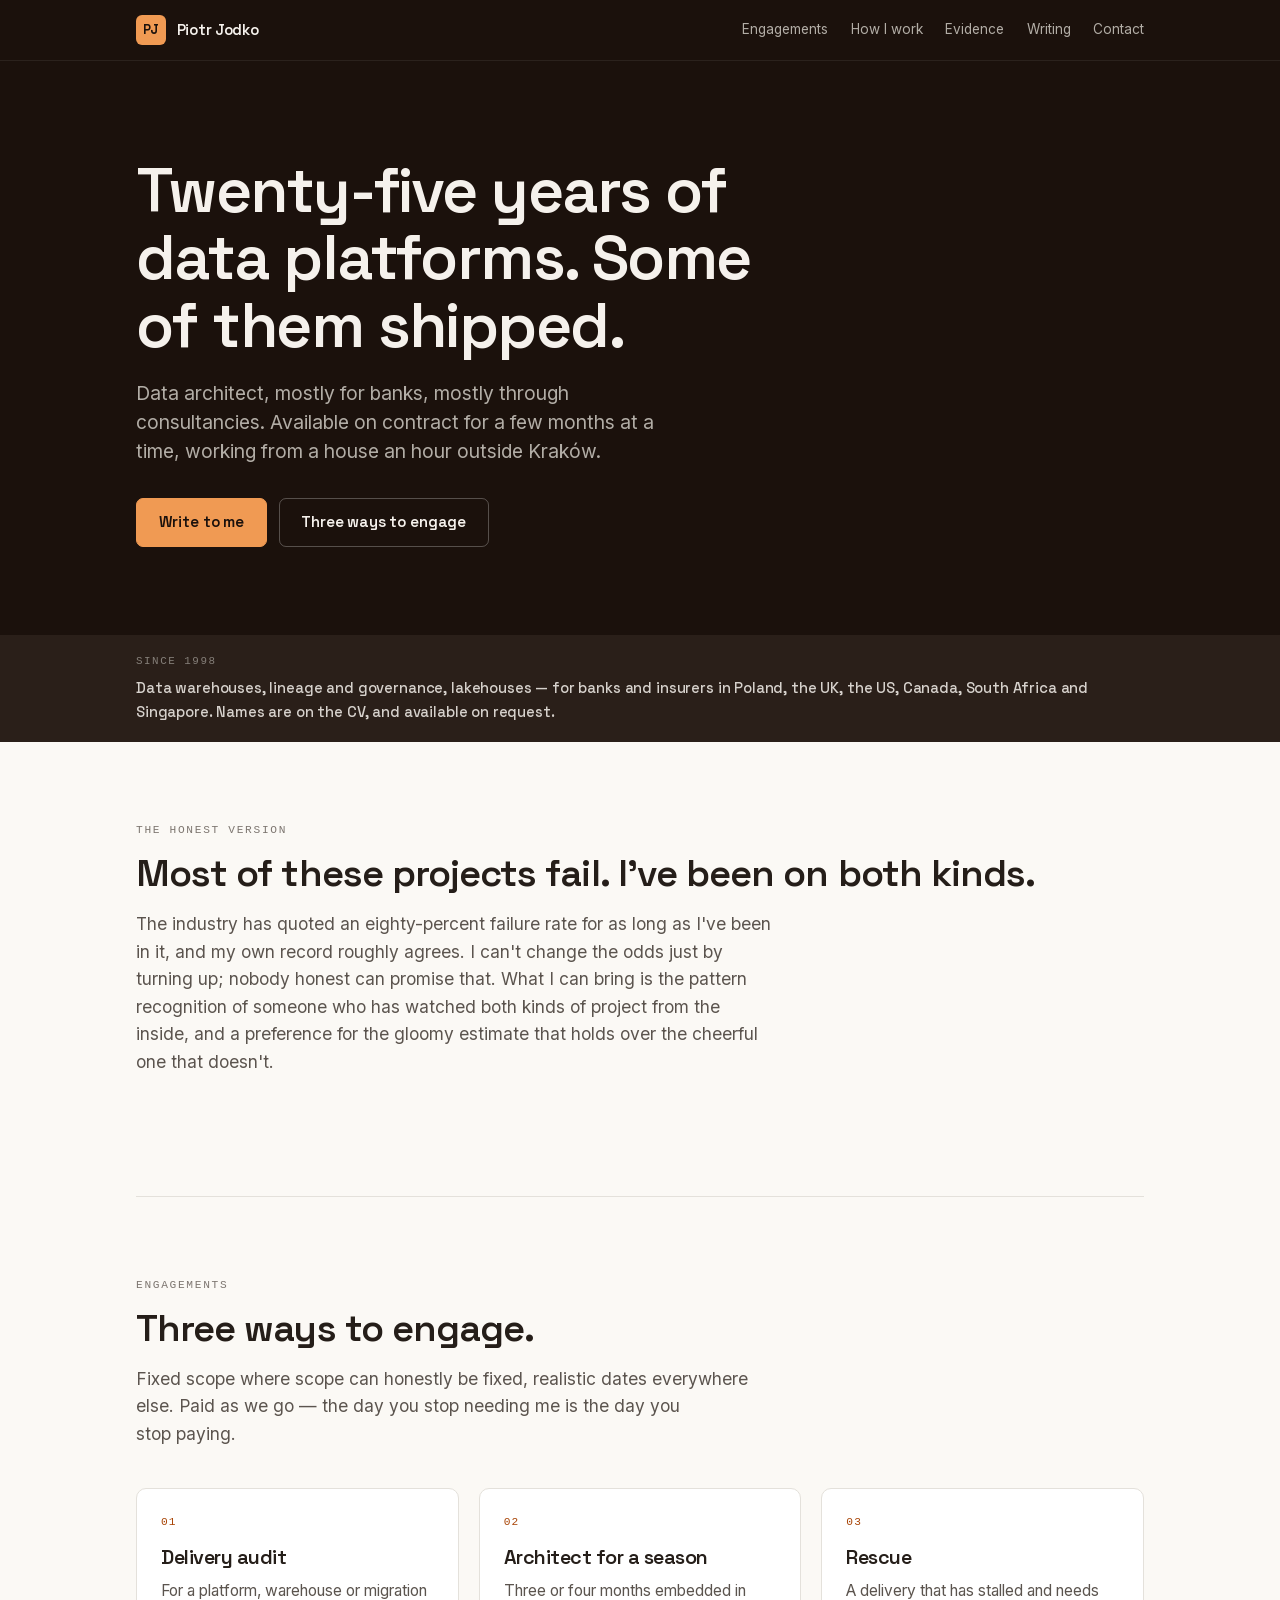
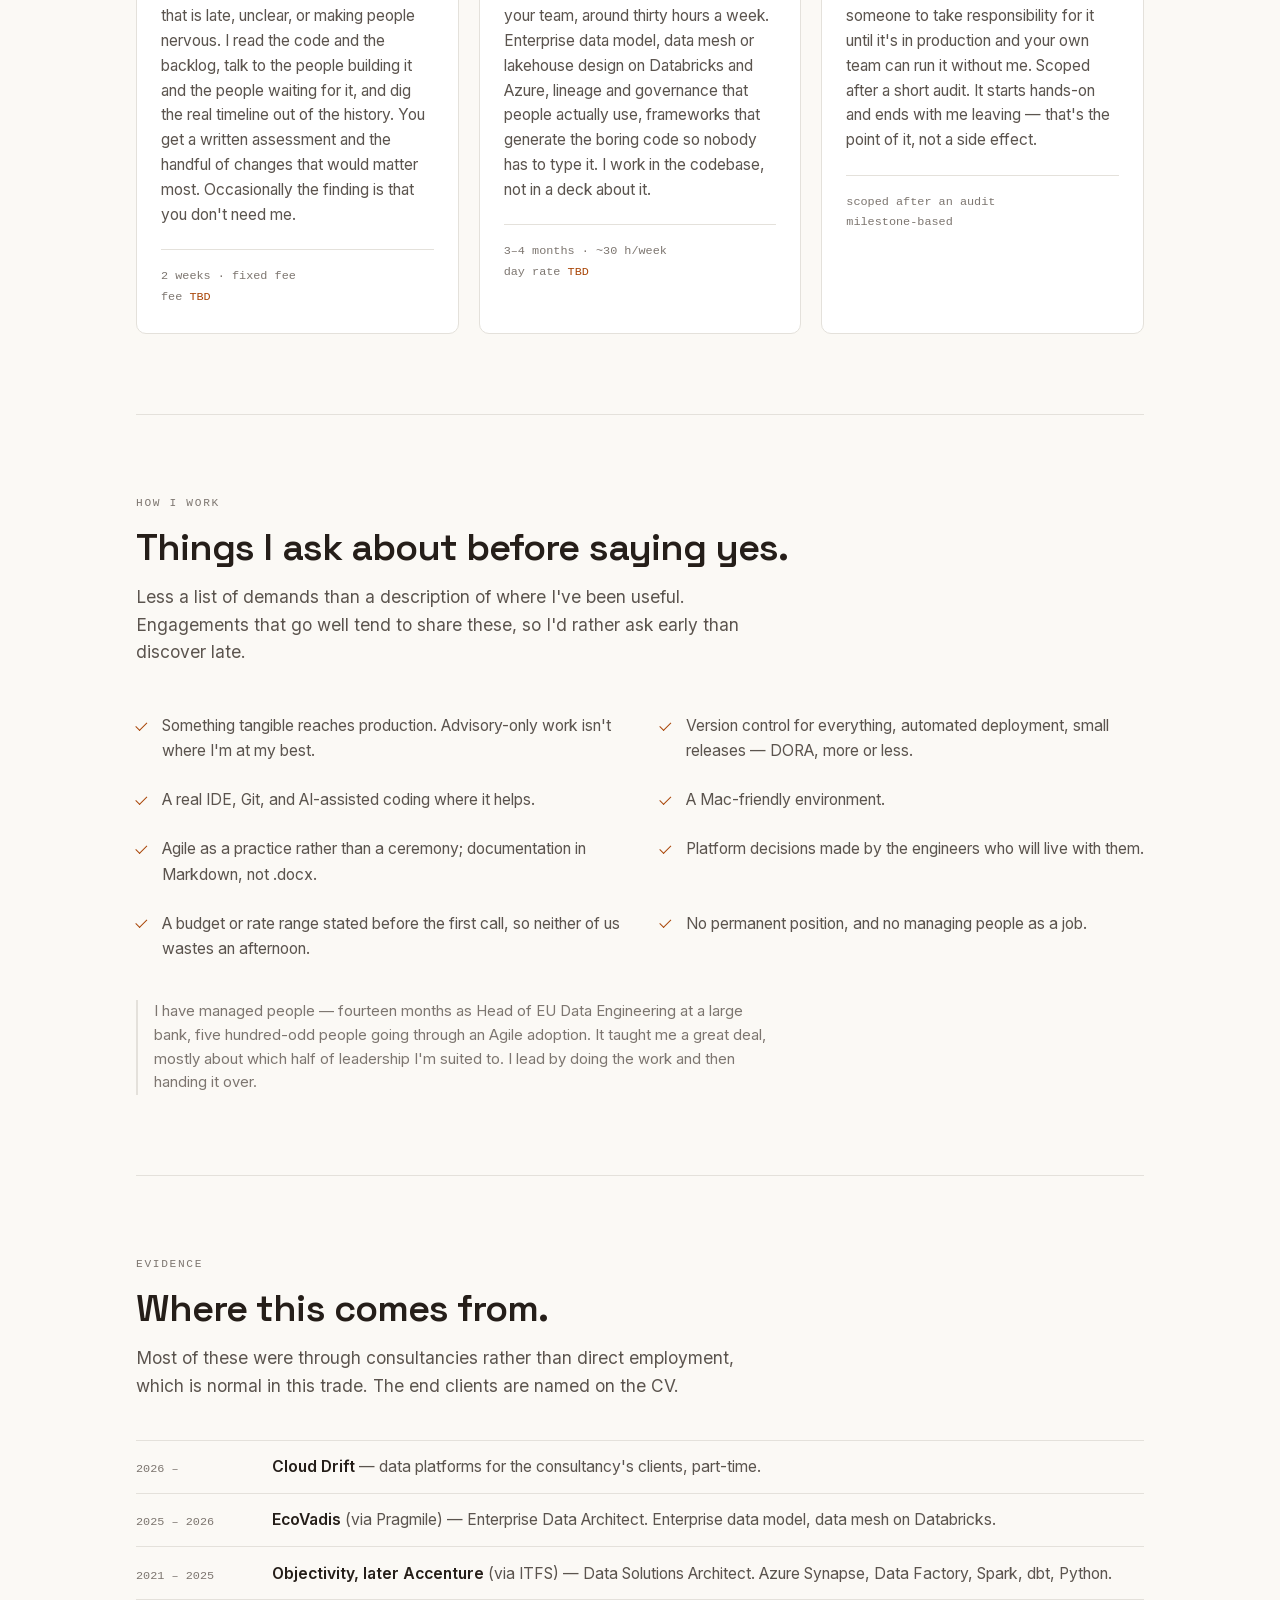
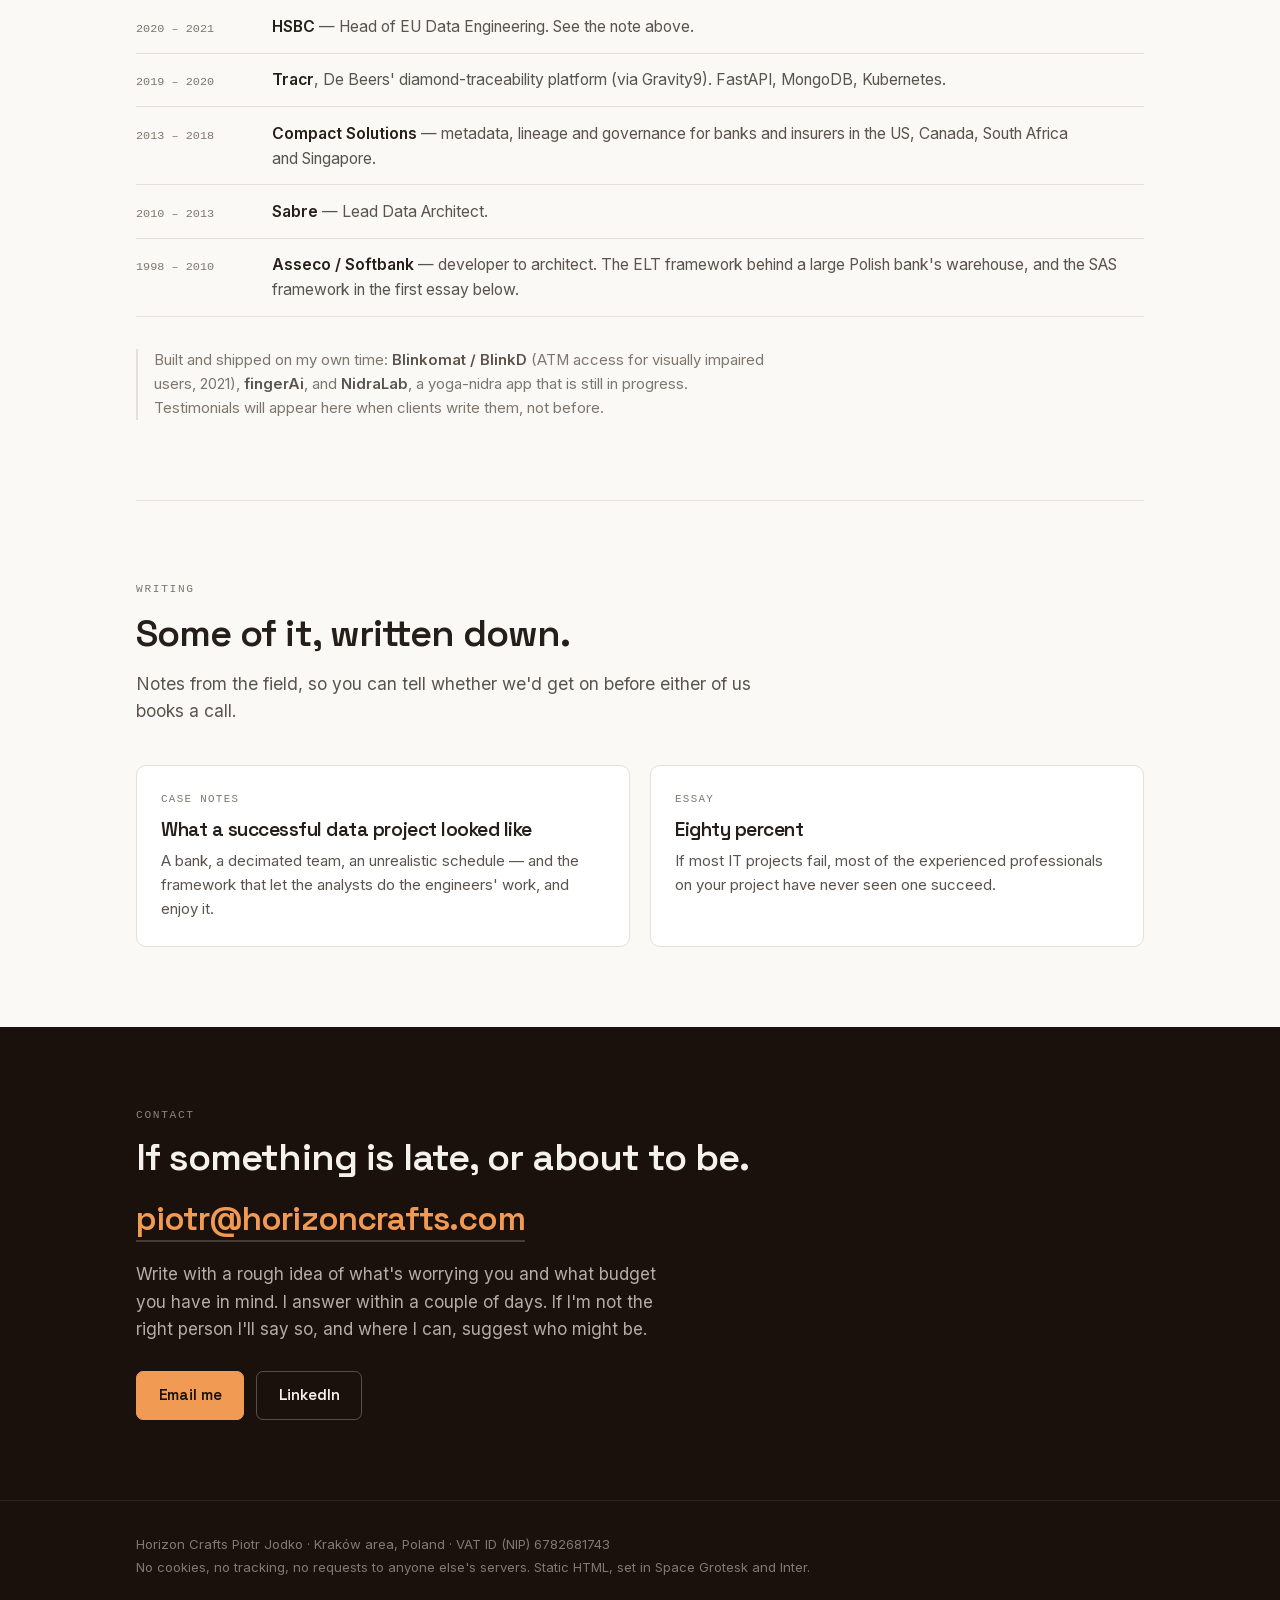
==== index.html @ 59777e6b "Initial publish of horizoncrafts.com as a static GitHub Pages site Why: horizoncrafts.com currently " ====
<!doctype html>
<html lang="en">
<head>
<meta charset="utf-8">
<meta name="viewport" content="width=device-width, initial-scale=1">
<title>Piotr Jodko — data architect, on contract</title>
<meta name="description" content="Data architect, twenty-five years, mostly for banks and mostly through consultancies. Available on contract for a few months at a time, remote from Poland.">
<link rel="stylesheet" href="style.css">
</head>
<body>

<header class="bar">
  <div class="wrap">
    <a class="mark" href="/">
      <span class="glyph">PJ</span>
      <span class="who">Piotr Jodko</span>
    </a>
    <nav>
      <a href="#offers">Engagements</a>
      <a href="#how">How I work</a>
      <a href="#evidence">Evidence</a>
      <a href="#writing">Writing</a>
      <a href="#contact">Contact</a>
    </nav>
  </div>
</header>

<!-- To add a portrait: put the file at img/portrait.jpg (4:5, ~1200px tall, AVIF or JPEG),
     add class="hero has-portrait" below, and uncomment the <figure>. -->
<div class="hero">
  <div class="wrap">
    <div>
      <h1>Twenty-five years of data platforms. Some of them shipped.</h1>
      <p class="lede">
        Data architect, mostly for banks, mostly through consultancies. Available on contract for a few months at a time, working from a house an hour outside Kraków.
      </p>
      <div class="btns">
        <a class="btn btn-primary" href="#contact">Write to me</a>
        <a class="btn btn-ghost" href="#offers">Three ways to engage</a>
      </div>
    </div>
    <!--
    <figure class="portrait">
      <img src="img/portrait.jpg" alt="Piotr Jodko" width="960" height="1200">
    </figure>
    -->
  </div>
</div>

<div class="proof">
  <div class="wrap">
    <span class="tag">Since 1998</span>
    <span class="names">Data warehouses, lineage and governance, lakehouses — for banks and insurers in Poland, the UK, the US, Canada, South Africa and Singapore. Names are on the CV, and available on request.</span>
  </div>
</div>

<main class="wrap">

  <section id="pitch">
    <p class="eyebrow">The honest version</p>
    <h2>Most of these projects fail. I've been on both kinds.</h2>
    <p class="sub">
      The industry has quoted an eighty-percent failure rate for as long as I've been in it, and my own record roughly agrees. I can't change the odds just by turning up; nobody honest can promise that. What I can bring is the pattern recognition of someone who has watched both kinds of project from the inside, and a preference for the gloomy estimate that holds over the cheerful one that doesn't.
    </p>
  </section>

  <section id="offers">
    <p class="eyebrow">Engagements</p>
    <h2>Three ways to engage.</h2>
    <p class="sub">Fixed scope where scope can honestly be fixed, realistic dates everywhere else. Paid as we go — the day you stop needing me is the day you stop paying.</p>

    <div class="cards">
      <div class="card">
        <div class="n">01</div>
        <h3>Delivery audit</h3>
        <p>For a platform, warehouse or migration that is late, unclear, or making people nervous. I read the code and the backlog, talk to the people building it and the people waiting for it, and dig the real timeline out of the history. You get a written assessment and the handful of changes that would matter most. Occasionally the finding is that you don't need me.</p>
        <p class="terms">2 weeks · fixed fee<br>fee <em>TBD</em></p>
      </div>
      <div class="card">
        <div class="n">02</div>
        <h3>Architect for a season</h3>
        <p>Three or four months embedded in your team, around thirty hours a week. Enterprise data model, data mesh or lakehouse design on Databricks and Azure, lineage and governance that people actually use, frameworks that generate the boring code so nobody has to type it. I work in the codebase, not in a deck about it.</p>
        <p class="terms">3–4 months · ~30 h/week<br>day rate <em>TBD</em></p>
      </div>
      <div class="card">
        <div class="n">03</div>
        <h3>Rescue</h3>
        <p>A delivery that has stalled and needs someone to take responsibility for it until it's in production and your own team can run it without me. Scoped after a short audit. It starts hands-on and ends with me leaving — that's the point of it, not a side effect.</p>
        <p class="terms">scoped after an audit<br>milestone-based</p>
      </div>
    </div>
  </section>

  <section id="how">
    <p class="eyebrow">How I work</p>
    <h2>Things I ask about before saying yes.</h2>
    <p class="sub">Less a list of demands than a description of where I've been useful. Engagements that go well tend to share these, so I'd rather ask early than discover late.</p>
    <ul class="two-col">
      <li>Something tangible reaches production. Advisory-only work isn't where I'm at my best.</li>
      <li>Version control for everything, automated deployment, small releases — DORA, more or less.</li>
      <li>A real IDE, Git, and AI-assisted coding where it helps.</li>
      <li>A Mac-friendly environment.</li>
      <li>Agile as a practice rather than a ceremony; documentation in Markdown, not .docx.</li>
      <li>Platform decisions made by the engineers who will live with them.</li>
      <li>A budget or rate range stated before the first call, so neither of us wastes an afternoon.</li>
      <li>No permanent position, and no managing people as a job.</li>
    </ul>
    <p class="note">
      I have managed people — fourteen months as Head of EU Data Engineering at a large bank, five hundred-odd people going through an Agile adoption. It taught me a great deal, mostly about which half of leadership I'm suited to. I lead by doing the work and then handing it over.
    </p>
  </section>

  <section id="evidence">
    <p class="eyebrow">Evidence</p>
    <h2>Where this comes from.</h2>
    <p class="sub">Most of these were through consultancies rather than direct employment, which is normal in this trade. The end clients are named on the CV.</p>
    <ul class="tl">
      <li><span class="when">2026 –</span><span class="what"><b>Cloud Drift</b> — data platforms for the consultancy's clients, part-time.</span></li>
      <li><span class="when">2025 – 2026</span><span class="what"><b>EcoVadis</b> (via Pragmile) — Enterprise Data Architect. Enterprise data model, data mesh on Databricks.</span></li>
      <li><span class="when">2021 – 2025</span><span class="what"><b>Objectivity, later Accenture</b> (via ITFS) — Data Solutions Architect. Azure Synapse, Data Factory, Spark, dbt, Python.</span></li>
      <li><span class="when">2020 – 2021</span><span class="what"><b>HSBC</b> — Head of EU Data Engineering. See the note above.</span></li>
      <li><span class="when">2019 – 2020</span><span class="what"><b>Tracr</b>, De Beers' diamond-traceability platform (via Gravity9). FastAPI, MongoDB, Kubernetes.</span></li>
      <li><span class="when">2013 – 2018</span><span class="what"><b>Compact Solutions</b> — metadata, lineage and governance for banks and insurers in the US, Canada, South Africa and Singapore.</span></li>
      <li><span class="when">2010 – 2013</span><span class="what"><b>Sabre</b> — Lead Data Architect.</span></li>
      <li><span class="when">1998 – 2010</span><span class="what"><b>Asseco / Softbank</b> — developer to architect. The ELT framework behind a large Polish bank's warehouse, and the SAS framework in the first essay below.</span></li>
    </ul>
    <p class="note">
      Built and shipped on my own time: <b>Blinkomat / BlinkD</b> (ATM access for visually impaired users, 2021), <b>fingerAi</b>, and <b>NidraLab</b>, a yoga-nidra app that is still in progress. Testimonials will appear here when clients write them, not before.
    </p>
  </section>

  <section id="writing">
    <p class="eyebrow">Writing</p>
    <h2>Some of it, written down.</h2>
    <p class="sub">Notes from the field, so you can tell whether we'd get on before either of us books a call.</p>
    <div class="posts">
      <a class="post" href="essays/what-a-successful-data-project-looked-like.html">
        <div class="kicker">Case notes</div>
        <h3>What a successful data project looked like</h3>
        <p>A bank, a decimated team, an unrealistic schedule — and the framework that let the analysts do the engineers' work, and enjoy it.</p>
      </a>
      <a class="post" href="essays/eighty-percent.html">
        <div class="kicker">Essay</div>
        <h3>Eighty percent</h3>
        <p>If most IT projects fail, most of the experienced professionals on your project have never seen one succeed.</p>
      </a>
    </div>
  </section>

</main>

<div class="contact" id="contact">
  <section class="wrap">
    <p class="eyebrow">Contact</p>
    <h2>If something is late, or about to be.</h2>
    <p class="mail"><a href="mailto:piotr@horizoncrafts.com">piotr@horizoncrafts.com</a></p>
    <p>Write with a rough idea of what's worrying you and what budget you have in mind. I answer within a couple of days. If I'm not the right person I'll say so, and where I can, suggest who might be.</p>
    <div class="btns">
      <a class="btn btn-primary" href="mailto:piotr@horizoncrafts.com">Email me</a>
      <a class="btn btn-ghost" href="https://www.linkedin.com/in/piotrjodko/">LinkedIn</a>
    </div>
  </section>
</div>

<footer>
  <div class="wrap">
    <p>Horizon Crafts Piotr Jodko · Kraków area, Poland · VAT ID (NIP) 6782681743</p>
    <p>No cookies, no tracking, no requests to anyone else's servers. Static HTML, set in Space Grotesk and Inter.</p>
  </div>
</footer>

</body>
</html>
---- style.css ----
/* ============================================================
   horizoncrafts.com — one stylesheet for the landing page and
   the essays. Landing: Space Grotesk + Inter. Essays: a serif at
   a narrow measure, under the same header and footer.
   Fonts are self-hosted; no request ever leaves this domain.
   ============================================================ */

/* ---------- type: self-hosted, latin + latin-ext (Polish diacritics) ---------- */
@font-face{font-family:'Space Grotesk';font-style:normal;font-weight:400 700;font-display:swap;
  src:url(fonts/space-grotesk-latin.woff2) format('woff2');
  unicode-range:U+0000-00FF,U+0131,U+0152-0153,U+02BB-02BC,U+02C6,U+02DA,U+02DC,U+0304,U+0308,U+0329,U+2000-206F,U+20AC,U+2122,U+2191,U+2193,U+2212,U+2215,U+FEFF,U+FFFD;}
@font-face{font-family:'Space Grotesk';font-style:normal;font-weight:400 700;font-display:swap;
  src:url(fonts/space-grotesk-latin-ext.woff2) format('woff2');
  unicode-range:U+0100-02BA,U+02BD-02C5,U+02C7-02CC,U+02CE-02D7,U+02DD-02FF,U+0304,U+0308,U+0329,U+1D00-1DBF,U+1E00-1E9F,U+1EF2-1EFF,U+2020,U+20A0-20AB,U+20AD-20C0,U+2113,U+2C60-2C7F,U+A720-A7FF;}
@font-face{font-family:'InterVar';font-style:normal;font-weight:400 700;font-display:swap;
  src:url(fonts/inter-latin.woff2) format('woff2');
  unicode-range:U+0000-00FF,U+0131,U+0152-0153,U+02BB-02BC,U+02C6,U+02DA,U+02DC,U+0304,U+0308,U+0329,U+2000-206F,U+20AC,U+2122,U+2191,U+2193,U+2212,U+2215,U+FEFF,U+FFFD;}
@font-face{font-family:'InterVar';font-style:normal;font-weight:400 700;font-display:swap;
  src:url(fonts/inter-latin-ext.woff2) format('woff2');
  unicode-range:U+0100-02BA,U+02BD-02C5,U+02C7-02CC,U+02CE-02D7,U+02DD-02FF,U+0304,U+0308,U+0329,U+1D00-1DBF,U+1E00-1E9F,U+1EF2-1EFF,U+2020,U+20A0-20AB,U+20AD-20C0,U+2113,U+2C60-2C7F,U+A720-A7FF;}

/* ---------- tokens ---------- */
:root{
  color-scheme:light dark;

  /* the dark band used by header, hero, contact, footer — same in both themes */
  --ink:        oklch(19% 0.019 52);
  --ink-soft:   oklch(25% 0.020 52);
  --on-ink:     oklch(96% 0.008 80);
  --on-ink-dim: oklch(75% 0.012 75);
  --accent-ink: oklch(76% 0.135 58);

  /* the page body — flips with the OS */
  --paper:  light-dark(oklch(98.2% 0.005 85), oklch(16.5% 0.010 60));
  --card:   light-dark(oklch(100% 0 0),       oklch(20.5% 0.011 60));
  --fg:     light-dark(oklch(24%  0.014 55),  oklch(92%  0.008 80));
  --fg-dim: light-dark(oklch(45%  0.013 58),  oklch(74%  0.009 78));
  --muted:  light-dark(oklch(57%  0.012 62),  oklch(62%  0.009 76));
  --rule:   light-dark(oklch(91%  0.008 80),  oklch(28%  0.010 62));
  --accent: light-dark(oklch(52%  0.145 45),  oklch(76%  0.125 58));

  --display:'Space Grotesk',ui-sans-serif,system-ui,sans-serif;
  --text:'InterVar',ui-sans-serif,-apple-system,system-ui,sans-serif;
  --serif:ui-serif,"Iowan Old Style","Palatino Linotype",Palatino,Georgia,serif;
  --mono:ui-monospace,"SF Mono",Menlo,Consolas,monospace;

  --wrap:68rem;
  --radius:10px;
}

@view-transition{navigation:auto;}

*{box-sizing:border-box;}
html{-webkit-text-size-adjust:100%;}
body{
  margin:0;background:var(--paper);color:var(--fg);
  font-family:var(--text);font-size:1.0625rem;line-height:1.6;
  -webkit-font-smoothing:antialiased;text-rendering:optimizeLegibility;
}
.wrap{max-width:var(--wrap);margin-inline:auto;padding-inline:clamp(1.25rem,4vw,2.5rem);}
h1,h2,h3{font-family:var(--display);font-weight:600;letter-spacing:-0.025em;line-height:1.08;text-wrap:balance;margin:0;}
p{text-wrap:pretty;}
a{color:var(--accent);text-underline-offset:0.15em;}

/* ---------- header (shared) ---------- */
header.bar{position:sticky;top:0;z-index:20;background:var(--ink);border-bottom:1px solid oklch(100% 0 0 / 0.07);}
.bar .wrap{display:flex;flex-wrap:wrap;align-items:center;justify-content:space-between;gap:0.5rem 1.5rem;min-height:3.75rem;padding-block:0.6rem;}
.mark{display:flex;align-items:center;gap:0.7rem;text-decoration:none;}
.mark .glyph{
  width:1.85rem;height:1.85rem;border-radius:6px;flex:none;
  background:var(--accent-ink);color:var(--ink);
  font-family:var(--display);font-weight:700;font-size:0.8rem;letter-spacing:-0.04em;
  display:grid;place-items:center;
}
.mark .who{font-family:var(--display);font-weight:600;font-size:0.95rem;color:var(--on-ink);letter-spacing:-0.02em;}
.bar nav{display:flex;flex-wrap:wrap;gap:0.4rem 1.4rem;font-size:0.85rem;}
.bar nav a{color:var(--on-ink-dim);text-decoration:none;transition:color .18s;}
.bar nav a:hover{color:var(--on-ink);}

/* ---------- footer (shared) ---------- */
footer{background:var(--ink);color:oklch(58% 0.012 70);font-size:0.82rem;line-height:1.75;padding-block:2rem 3rem;border-top:1px solid oklch(100% 0 0 / 0.08);}
footer a{color:oklch(70% 0.012 72);}
footer p{margin:0;}

/* ============================================================
   LANDING PAGE
   ============================================================ */

/* hero — single column by default; add .has-portrait to the .hero for two */
.hero{background:var(--ink);color:var(--on-ink);padding-block:clamp(3.5rem,8vw,6rem) clamp(3.5rem,7vw,5.5rem);}
.hero .wrap{display:grid;grid-template-columns:1fr;gap:clamp(2rem,5vw,4rem);align-items:center;}
.hero.has-portrait .wrap{grid-template-columns:1.25fr 0.85fr;}
@media(max-width:52rem){.hero.has-portrait .wrap{grid-template-columns:1fr;}}
.hero h1{font-size:clamp(2.35rem,5.6vw,3.9rem);margin:0 0 1.25rem;max-width:22ch;}
.hero .lede{font-size:clamp(1.05rem,1.7vw,1.2rem);line-height:1.5;color:var(--on-ink-dim);margin:0 0 2rem;max-width:34rem;}
.portrait{aspect-ratio:4/5;border-radius:var(--radius);overflow:hidden;background:var(--ink-soft);}
.portrait img{width:100%;height:100%;object-fit:cover;display:block;}
@media(max-width:52rem){.portrait{max-width:19rem;}}

.btns{display:flex;flex-wrap:wrap;gap:0.75rem;}
.btn{
  font-family:var(--display);font-weight:600;font-size:0.95rem;letter-spacing:-0.01em;
  padding:0.72rem 1.35rem;border-radius:7px;text-decoration:none;display:inline-block;
  transition:transform .12s, background-color .18s, border-color .18s;
}
.btn-primary{background:var(--accent-ink);color:var(--ink);border:1px solid var(--accent-ink);}
.btn-primary:hover{transform:translateY(-1px);background:oklch(82% 0.13 60);}
.btn-ghost{color:var(--on-ink);border:1px solid oklch(100% 0 0 / 0.26);}
.btn-ghost:hover{border-color:var(--on-ink);transform:translateY(-1px);}

/* proof strip — sectors and geographies, never a logo wall */
.proof{background:var(--ink-soft);color:var(--on-ink-dim);padding-block:1.1rem;}
.proof .wrap{display:flex;flex-wrap:wrap;align-items:baseline;gap:0.45rem 1.4rem;}
.proof .tag{font-family:var(--mono);font-size:0.68rem;letter-spacing:0.14em;text-transform:uppercase;color:oklch(60% 0.012 70);white-space:nowrap;}
.proof .names{font-family:var(--display);font-weight:500;font-size:0.92rem;letter-spacing:-0.01em;color:var(--on-ink);opacity:.85;text-wrap:pretty;}

/* sections */
main section{padding-block:clamp(3.25rem,7vw,5rem);}
main section + section{border-top:1px solid var(--rule);}
.eyebrow{font-family:var(--mono);font-size:0.7rem;letter-spacing:0.15em;text-transform:uppercase;color:var(--muted);margin:0 0 0.85rem;}
main h2{font-size:clamp(1.65rem,3.4vw,2.35rem);margin:0 0 1rem;}
.sub{font-size:1.08rem;color:var(--fg-dim);max-width:40rem;margin:0 0 2.5rem;}

/* offer cards */
.cards{display:grid;grid-template-columns:repeat(3,1fr);gap:1.25rem;}
@media(max-width:58rem){.cards{grid-template-columns:1fr;}}
.card{
  background:var(--card);border:1px solid var(--rule);border-radius:var(--radius);
  padding:1.6rem 1.5rem;display:flex;flex-direction:column;
  transition:border-color .18s, transform .18s;
}
.card:hover{border-color:var(--accent);transform:translateY(-2px);}
.card .n{font-family:var(--mono);font-size:0.7rem;color:var(--accent);letter-spacing:0.1em;margin-bottom:0.9rem;}
.card h3{font-size:1.24rem;margin:0 0 0.7rem;}
.card p{font-size:0.97rem;color:var(--fg-dim);margin:0 0 1.35rem;flex:1;}
.card .terms{font-family:var(--mono);font-size:0.74rem;line-height:1.75;color:var(--muted);margin:0;padding-top:1rem;border-top:1px solid var(--rule);font-variant-numeric:tabular-nums;}
.card .terms em{font-style:normal;color:var(--accent);}

/* criteria */
.two-col{display:grid;grid-template-columns:1fr 1fr;gap:0.6rem 2.5rem;list-style:none;padding:0;margin:0;}
@media(max-width:52rem){.two-col{grid-template-columns:1fr;}}
.two-col li{position:relative;padding-left:1.6rem;padding-block:0.45rem;font-size:0.98rem;color:var(--fg-dim);text-wrap:pretty;}
.two-col li::before{
  content:"";position:absolute;left:0;top:1.02em;width:0.62rem;height:0.34rem;
  border-left:1.6px solid var(--accent);border-bottom:1.6px solid var(--accent);
  transform:rotate(-45deg);
}
.note{margin:2rem 0 0;font-size:0.93rem;line-height:1.6;color:var(--muted);border-left:2px solid var(--rule);padding-left:1rem;max-width:40rem;}
.note b{color:var(--fg-dim);font-weight:600;}

/* timeline */
.tl{list-style:none;margin:0;padding:0;}
.tl li{display:grid;grid-template-columns:7rem 1fr;gap:1.5rem;padding-block:0.85rem;border-bottom:1px solid var(--rule);align-items:baseline;}
.tl li:first-child{border-top:1px solid var(--rule);}
.tl .when{font-family:var(--mono);font-size:0.74rem;color:var(--muted);font-variant-numeric:tabular-nums;white-space:nowrap;}
.tl .what{font-size:0.98rem;color:var(--fg-dim);text-wrap:pretty;}
.tl .what b{color:var(--fg);font-weight:600;}
@media(max-width:36rem){.tl li{grid-template-columns:1fr;gap:0.1rem;}}

/* writing — cards, no thumbnails */
.posts{display:grid;grid-template-columns:1fr 1fr;gap:1.25rem;}
@media(max-width:52rem){.posts{grid-template-columns:1fr;}}
.post{
  display:block;background:var(--card);border:1px solid var(--rule);border-radius:var(--radius);
  padding:1.6rem 1.5rem;text-decoration:none;color:inherit;transition:border-color .18s,transform .18s;
}
.post:hover{border-color:var(--accent);transform:translateY(-2px);}
.post .kicker{font-family:var(--mono);font-size:0.68rem;letter-spacing:0.12em;text-transform:uppercase;color:var(--muted);margin-bottom:0.7rem;}
.post h3{font-size:1.2rem;margin:0 0 0.5rem;}
.post p{font-size:0.94rem;color:var(--fg-dim);margin:0;}

/* contact band */
.contact{background:var(--ink);color:var(--on-ink);}
.contact section{padding-block:clamp(3.25rem,7vw,5rem);}
.contact .eyebrow{color:oklch(62% 0.012 70);}
.contact h2{font-size:clamp(1.65rem,3.4vw,2.35rem);margin:0 0 0.85rem;}
.contact .mail{font-family:var(--display);font-weight:600;font-size:clamp(1.4rem,3.6vw,2.1rem);letter-spacing:-0.025em;margin:0 0 1rem;}
.contact .mail a{color:var(--accent-ink);text-decoration:none;border-bottom:2px solid oklch(100% 0 0 / 0.18);}
.contact .mail a:hover{border-bottom-color:var(--accent-ink);}
.contact p{color:var(--on-ink-dim);max-width:34rem;margin:0 0 0.75rem;}
.contact .btns{margin-top:1.75rem;}

/* ============================================================
   ESSAYS — serif, narrow measure, same chrome
   ============================================================ */
.essay{max-width:38rem;margin-inline:auto;padding:clamp(2.5rem,6vw,4.5rem) clamp(1.25rem,4vw,2rem) 4rem;font-family:var(--serif);font-size:1.125rem;line-height:1.68;}
.essay .crumb{font-family:var(--text);font-size:0.82rem;color:var(--muted);text-decoration:none;display:inline-block;margin-bottom:2.25rem;}
.essay .crumb:hover{color:var(--fg);}
.essay h1{font-family:var(--serif);font-weight:400;font-size:clamp(2rem,4.6vw,2.85rem);letter-spacing:-0.018em;line-height:1.12;margin:0 0 0.6rem;}
.essay .meta{font-family:var(--mono);font-size:0.76rem;color:var(--muted);margin:0 0 2.75rem;letter-spacing:-0.005em;}
.essay p{margin:0 0 1.25rem;}
.essay h2{font-family:var(--serif);font-weight:400;font-size:1.45rem;letter-spacing:-0.012em;margin:2.5rem 0 0.9rem;}
.essay ul{padding-left:1.25rem;margin:0 0 1.25rem;}
.essay li{margin-bottom:0.5rem;text-wrap:pretty;}
.essay blockquote{margin:1.75rem 0;padding-left:1.1rem;border-left:2px solid var(--accent);color:var(--fg-dim);font-style:italic;}
.essay em{font-style:italic;}
.essay .end{font-family:var(--text);font-size:0.9rem;color:var(--muted);border-top:1px solid var(--rule);padding-top:1.5rem;margin-top:3rem;}
.essay .end a{color:var(--accent);}

@media(prefers-reduced-motion:reduce){*{transition:none!important;animation:none!important;}}
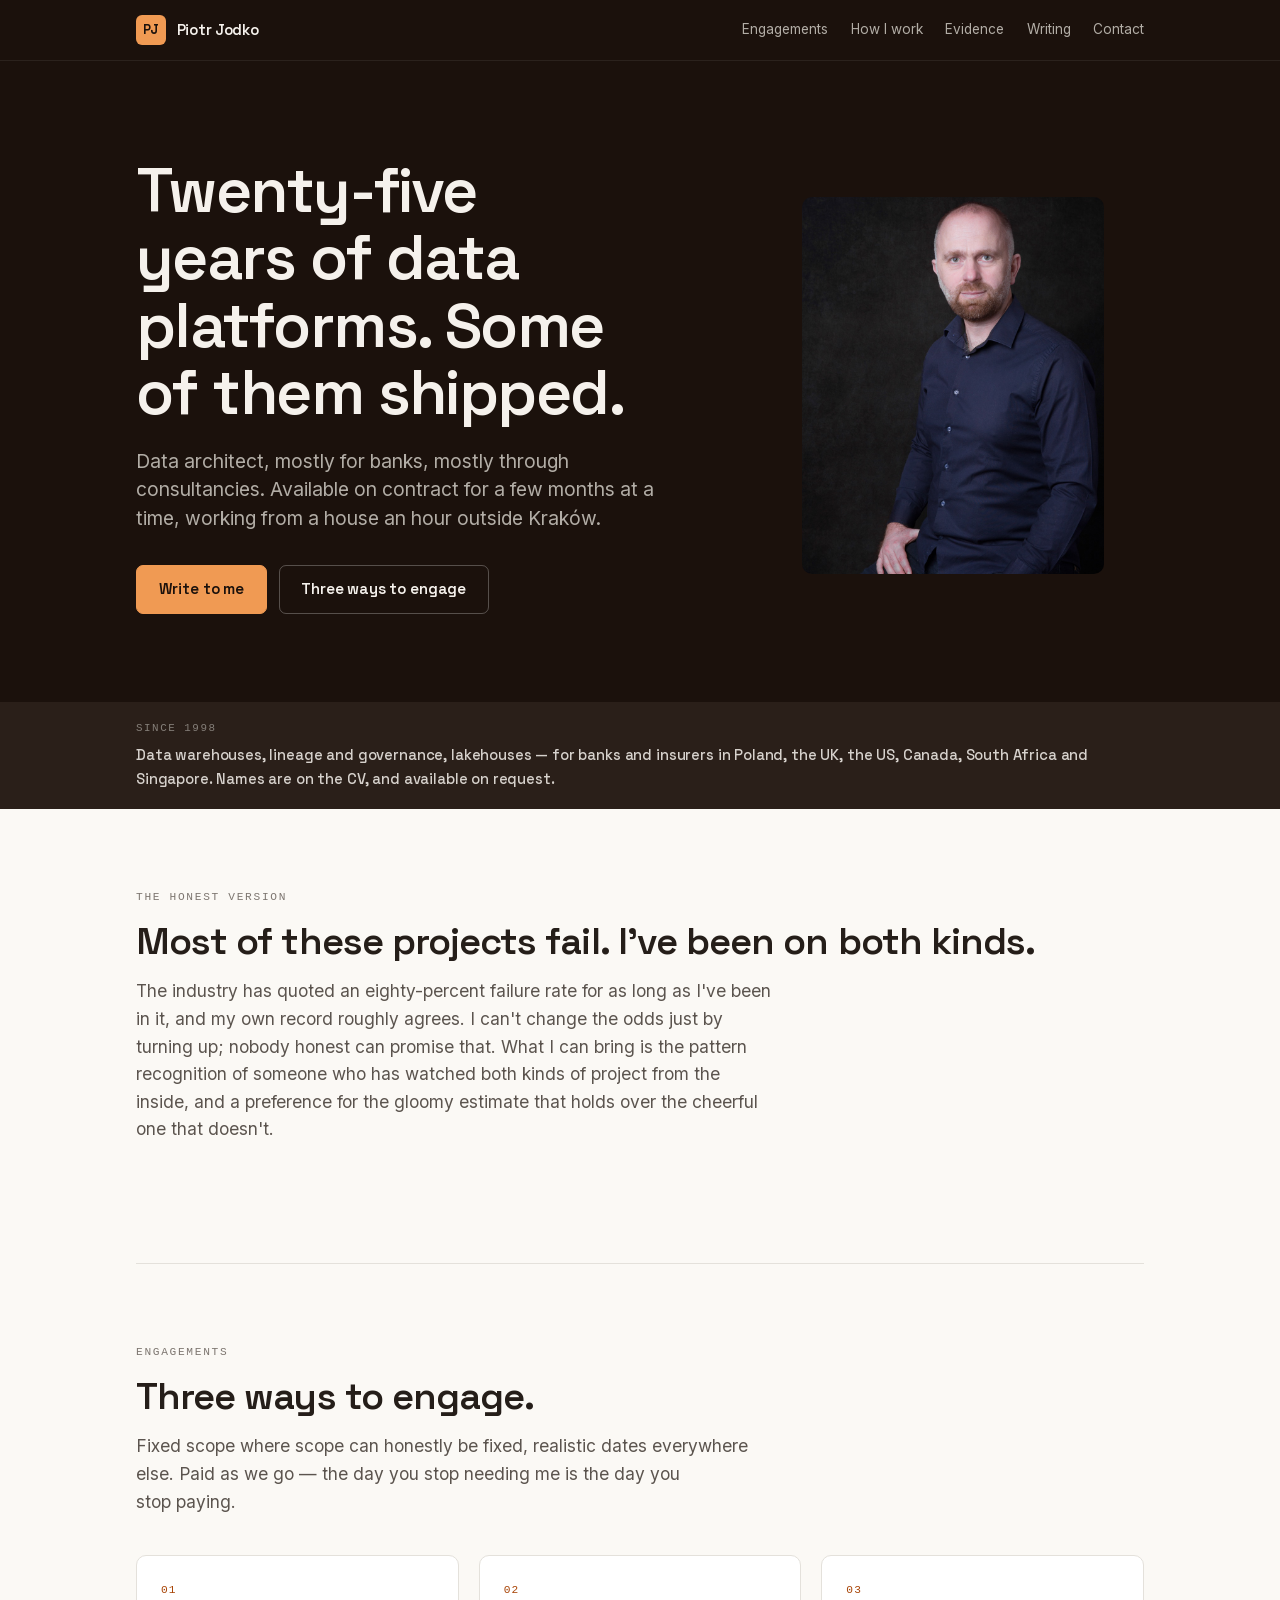
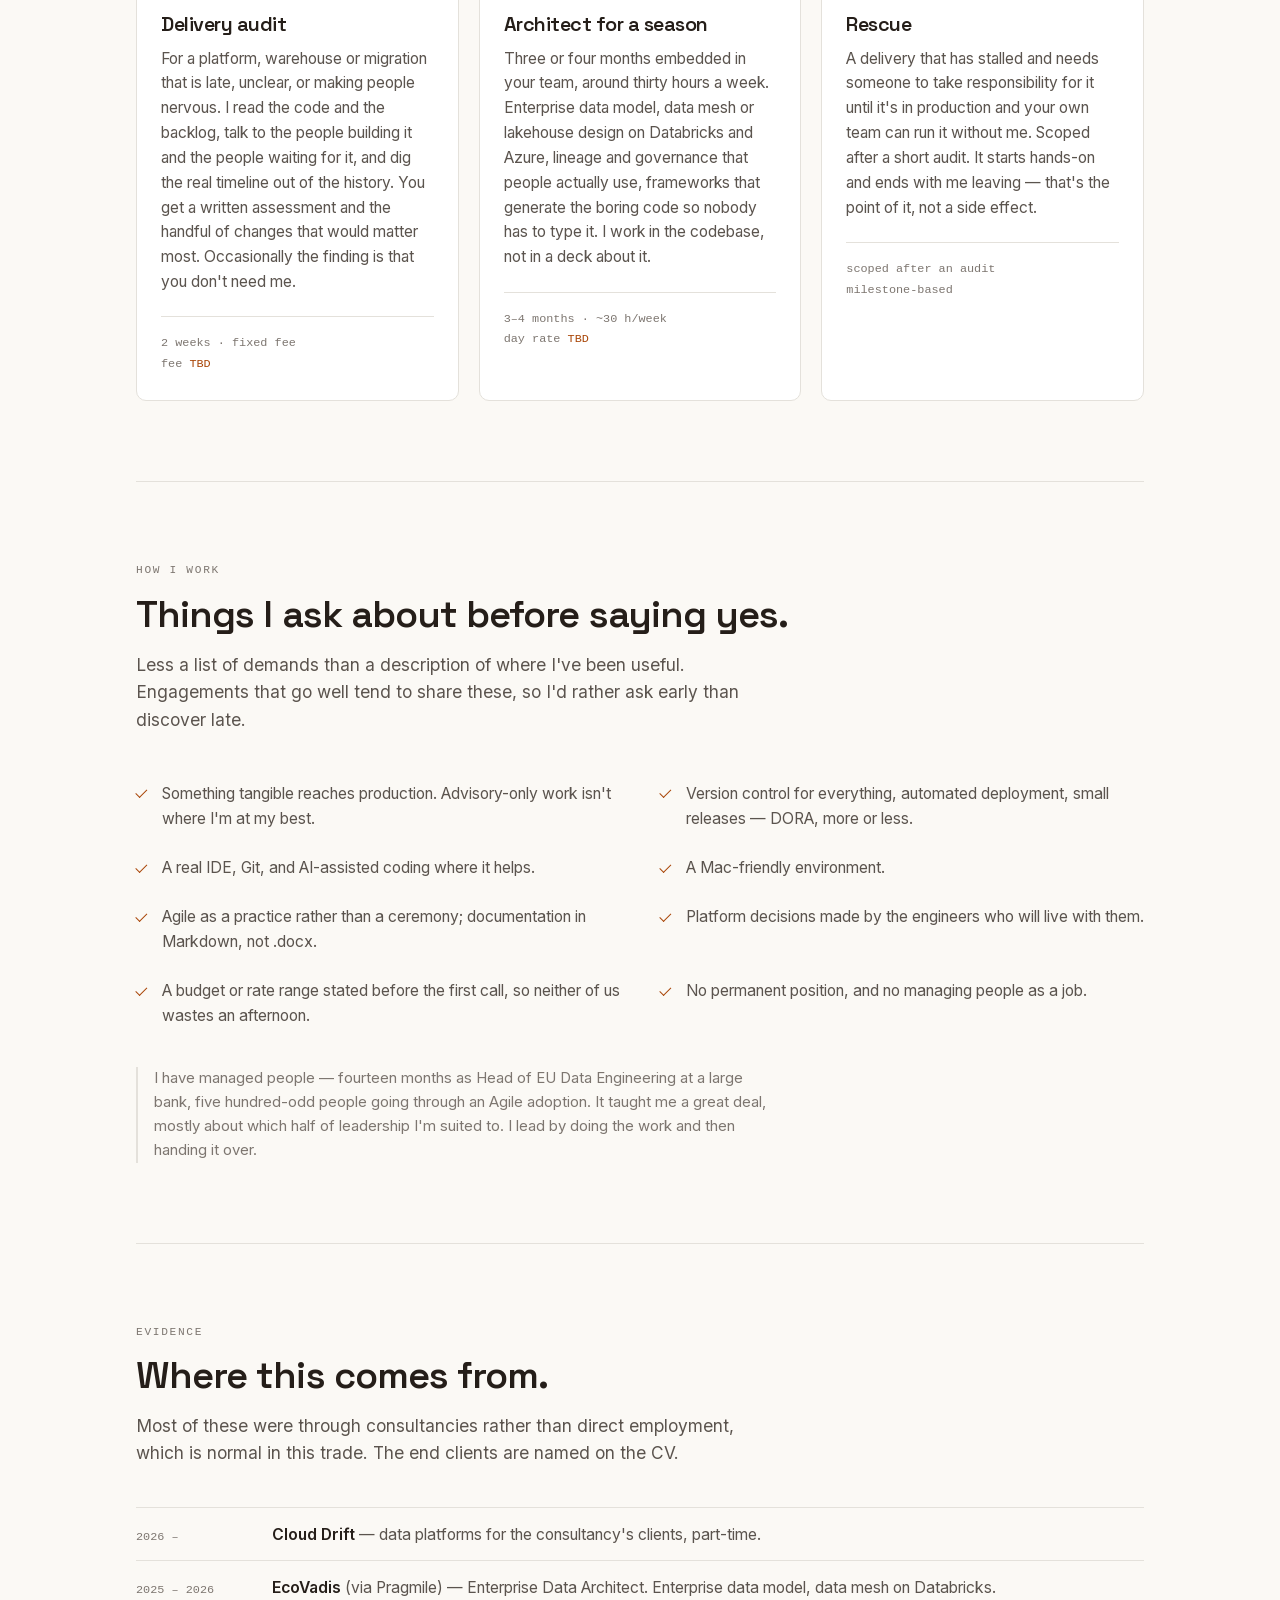
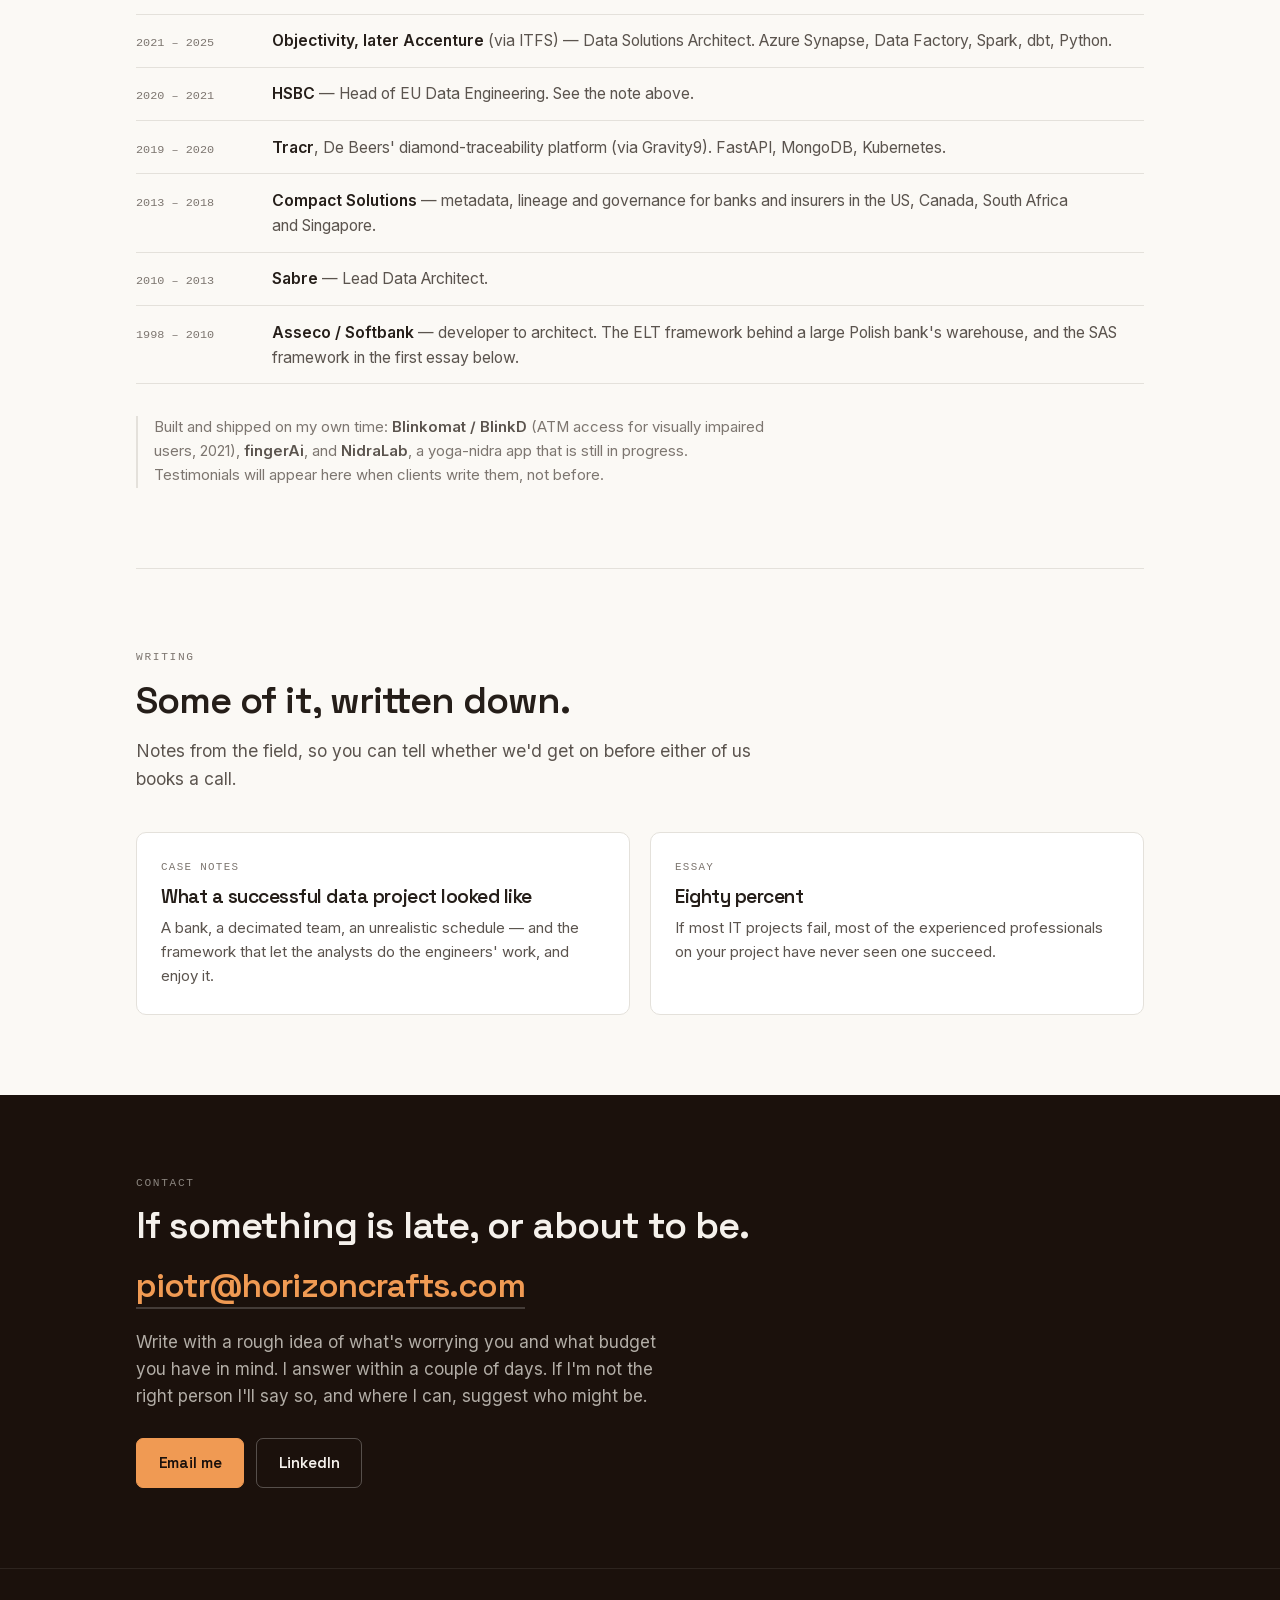
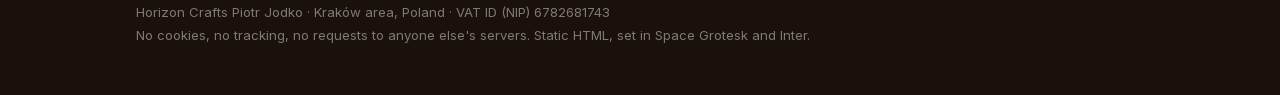
==== commit 34072243: "Update index.html to include portrait class and modify hero section; replace portrait image with a n" ====
--- a/index.html
+++ b/index.html
@@ -25,9 +25,7 @@
   </div>
 </header>
 
-<!-- To add a portrait: put the file at img/portrait.jpg (4:5, ~1200px tall, AVIF or JPEG),
-     add class="hero has-portrait" below, and uncomment the <figure>. -->
-<div class="hero">
+<div class="hero has-portrait">
   <div class="wrap">
     <div>
       <h1>Twenty-five years of data platforms. Some of them shipped.</h1>
@@ -39,11 +37,9 @@
         <a class="btn btn-ghost" href="#offers">Three ways to engage</a>
       </div>
     </div>
-    <!--
     <figure class="portrait">
       <img src="img/portrait.jpg" alt="Piotr Jodko" width="960" height="1200">
     </figure>
-    -->
   </div>
 </div>
 
